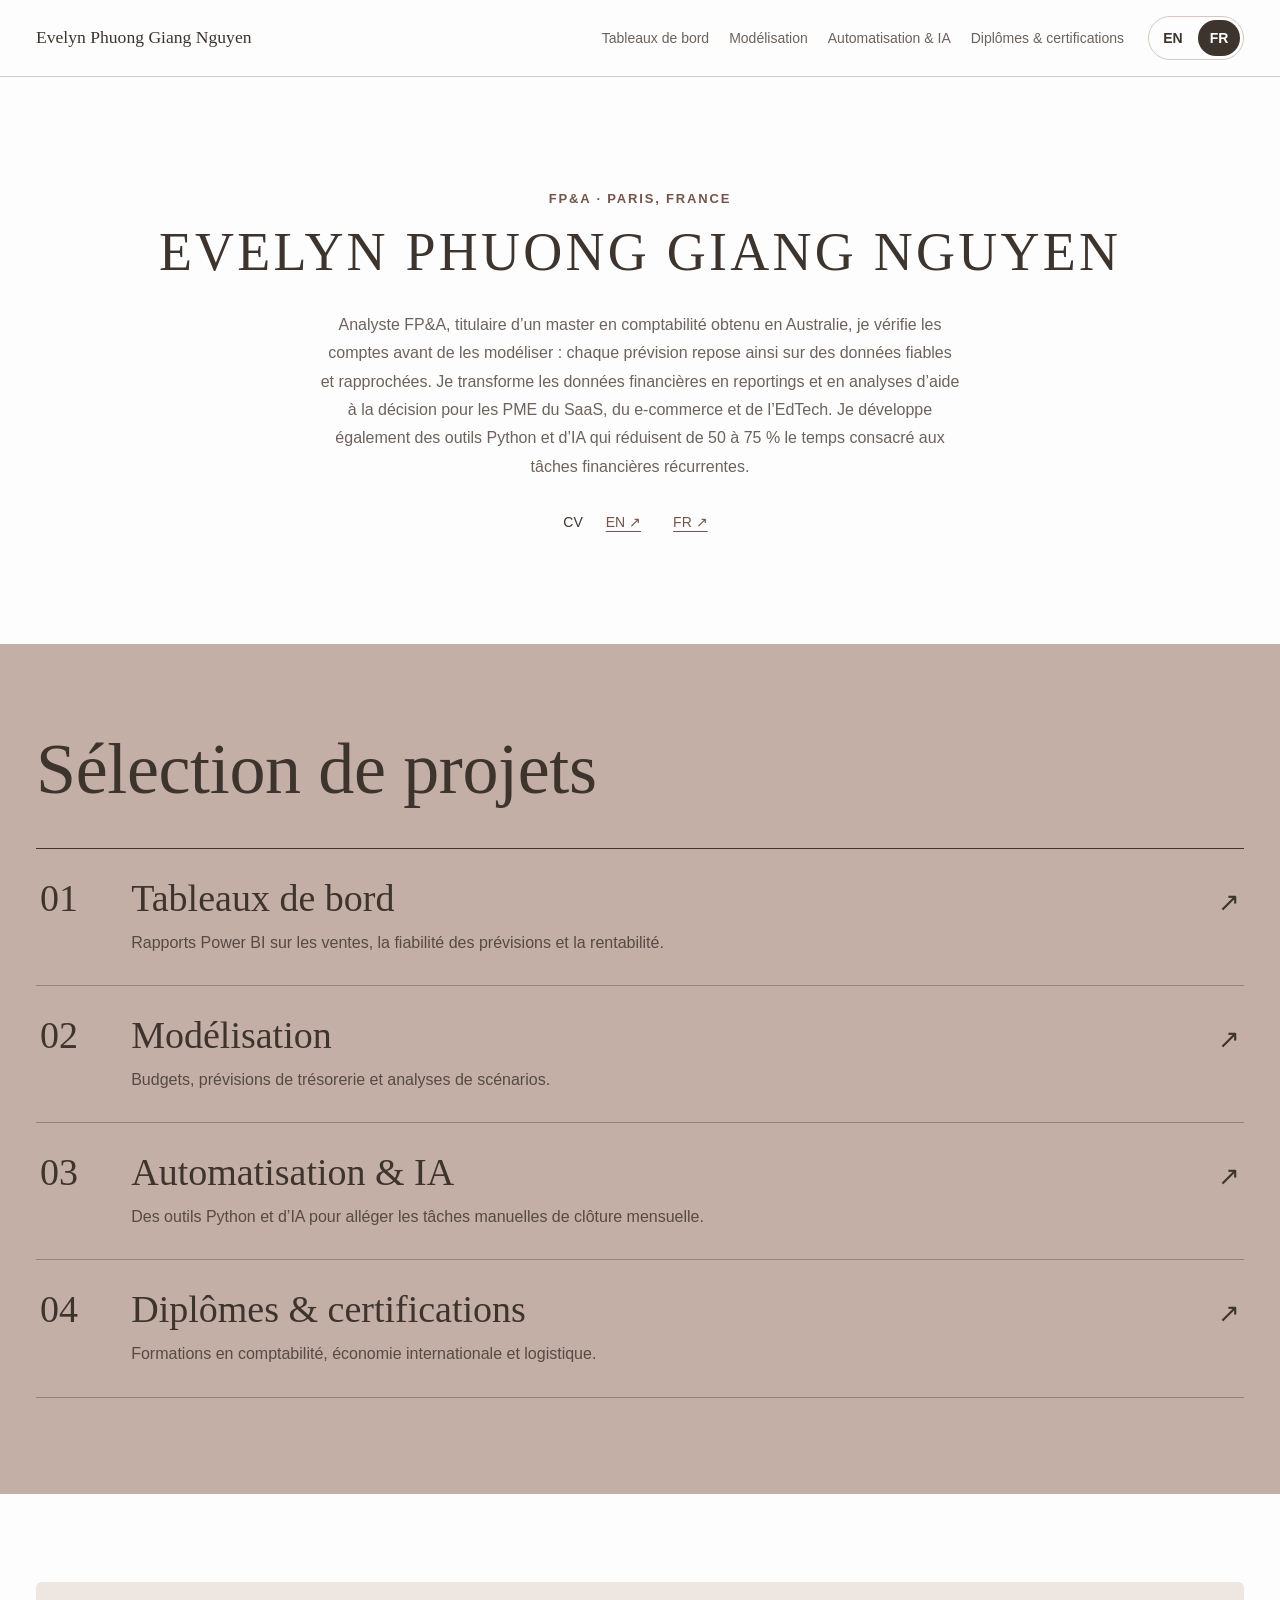
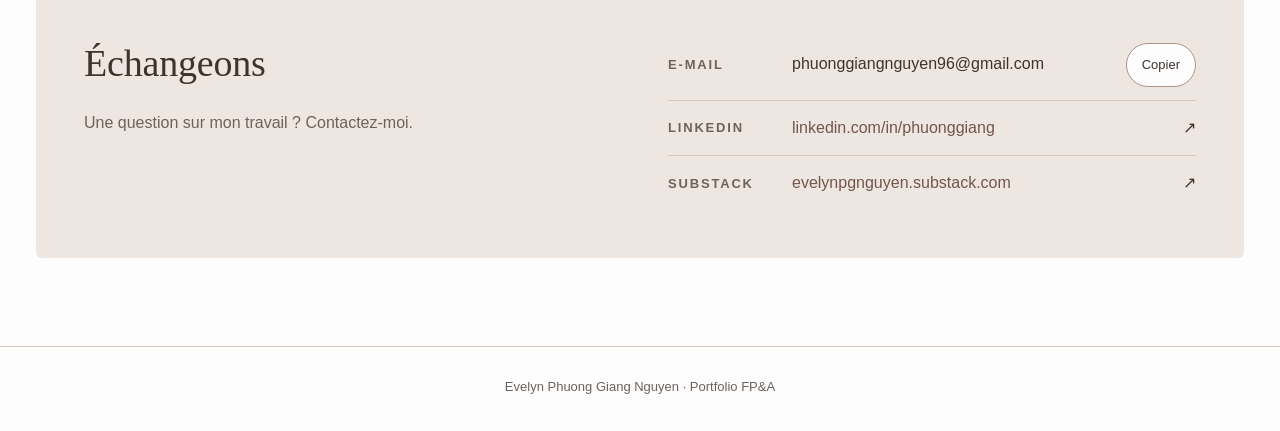
==== fr/index.html @ dfe34826 "Publish redesigned finance portfolio with English and French pages" ====
<!doctype html><html lang="fr"><head><meta charset="utf-8"><meta name="viewport" content="width=device-width, initial-scale=1">
<title>Portfolio d’Evelyn Nguyen</title>
<link rel="stylesheet" href="../assets/style.css">
<link rel="canonical" href="https://evelyn-pg-nguyen.github.io/fr/index.html"><link rel="alternate" hreflang="en" href="https://evelyn-pg-nguyen.github.io/index.html"><link rel="alternate" hreflang="fr" href="https://evelyn-pg-nguyen.github.io/fr/index.html"></head><body><a class="skip" href="#main">Aller au contenu</a>
<nav class="nav" aria-label="Navigation principale"><div class="wrap"><a class="brand" href="index.html">Evelyn Phuong Giang Nguyen</a><ul><li><a href="dashboards.html">Tableaux de bord</a></li><li><a href="modeling.html">Modélisation</a></li><li><a href="ai-automation.html">Automatisation &amp; IA</a></li><li><a href="degrees.html">Diplômes &amp; certifications</a></li></ul><div class="language" aria-label="Langue"><a href="../index.html" lang="en" hreflang="en" aria-label="English">EN</a><a href="index.html" lang="fr" hreflang="fr" aria-label="Français" aria-current="true">FR</a></div></div></nav>
<main id="main"><header class="hero"><div class="wrap"><p class="label">FP&amp;A · Paris, France</p><h1>Evelyn Phuong Giang Nguyen</h1><p class="intro">Analyste FP&amp;A, titulaire d’un master en comptabilité obtenu en Australie, je vérifie les comptes avant de les modéliser : chaque prévision repose ainsi sur des données fiables et rapprochées. Je transforme les données financières en reportings et en analyses d’aide à la décision pour les PME du SaaS, du e-commerce et de l’EdTech. Je développe également des outils Python et d’IA qui réduisent de 50 à 75 % le temps consacré aux tâches financières récurrentes.</p><div class="cv-links"><span>CV</span><a href="https://drive.google.com/file/d/1lHbz9J_Rnrc0ts-TfSkLASZrzQ_f5wjZ/view?usp=drive_link" target="_blank" rel="noopener" aria-label="CV — English">EN ↗</a><a href="https://drive.google.com/file/d/17-TGXkGlSC558fM3aT5N-kYaD8ITXLXd/view?usp=sharing" target="_blank" rel="noopener" aria-label="CV — Français">FR ↗</a></div></div></header>
<section class="work" aria-labelledby="work-title"><div class="wrap"><h2 id="work-title">Sélection de projets</h2><ol class="index"><li><a href="dashboards.html"><span class="num">01</span><span><span class="ttl">Tableaux de bord</span><span class="sub">Rapports Power BI sur les ventes, la fiabilité des prévisions et la rentabilité.</span></span><span class="go" aria-hidden="true">↗</span></a></li><li><a href="modeling.html"><span class="num">02</span><span><span class="ttl">Modélisation</span><span class="sub">Budgets, prévisions de trésorerie et analyses de scénarios.</span></span><span class="go" aria-hidden="true">↗</span></a></li><li><a href="ai-automation.html"><span class="num">03</span><span><span class="ttl">Automatisation &amp; IA</span><span class="sub">Des outils Python et d’IA pour alléger les tâches manuelles de clôture mensuelle.</span></span><span class="go" aria-hidden="true">↗</span></a></li><li><a href="degrees.html"><span class="num">04</span><span><span class="ttl">Diplômes &amp; certifications</span><span class="sub">Formations en comptabilité, économie internationale et logistique.</span></span><span class="go" aria-hidden="true">↗</span></a></li></ol></div></section>
</main><section class="talk" id="contact"><div class="wrap"><div class="contact">
  <div><h2>Échangeons</h2><p>Une question sur mon travail ? Contactez-moi.</p></div>
  <div class="links">
    <div class="link"><span class="lbl">E-mail</span><span class="val" id="email">phuonggiangnguyen96@gmail.com</span><button class="copy" type="button" id="copy-email">Copier</button></div>
    <div class="link"><span class="lbl">LinkedIn</span><a class="val" href="https://www.linkedin.com/in/phuonggiang/" target="_blank" rel="noopener">linkedin.com/in/phuonggiang</a><span aria-hidden="true">↗</span></div>
    <div class="link"><span class="lbl">Substack</span><a class="val" href="https://evelynpgnguyen.substack.com" target="_blank" rel="noopener">evelynpgnguyen.substack.com</a><span aria-hidden="true">↗</span></div>
  </div></div></div></section>
<footer><div class="wrap">Evelyn Phuong Giang Nguyen · Portfolio FP&amp;A</div></footer>
<script>

const cb=document.getElementById("copy-email");
if(cb)cb.addEventListener("click",()=>{const el=document.getElementById("email");
const sel=()=>{const r=document.createRange();r.selectNodeContents(el);const s=getSelection();s.removeAllRanges();s.addRange(r);cb.textContent="Sélectionné";};
try{navigator.clipboard.writeText(el.textContent).then(()=>cb.textContent="Copié",sel);}catch(_){sel();}
setTimeout(()=>cb.textContent="Copier",1600);});
</script>
</body></html>
---- assets/style.css ----
/* Layout: minimal editorial portfolio. Landing = serif name, short intro, numbered index of four pages on a taupe band, contact. Inner pages share the nav and header. Light theme only. */
:root {
  --bg:#FDFDFD; --ink:#3E342E; --muted:#6D625C; --accent:#73564B;
  --band:#C4AFA7; --line:#D7C7BE; --btn-line:#AD9487; --hover:#EEE7E1;
  --surface:#F6F1ED; --chart:#AD9487; --scrim:rgba(62,52,46,.55);
  --shadow:0 18px 40px -28px rgba(62,52,46,.45);
  color-scheme:light;
  --f-display:Georgia,"Times New Roman",serif;
  --f-body:"Segoe UI",Roboto,"Helvetica Neue",Arial,sans-serif;
  --fs-hero:clamp(35px,4.6vw,54px);
  --fs-work:clamp(45px,6.2vw,72px);
  --fs-section:clamp(29px,3.2vw,38px);
  --fs-body:clamp(16px,1.15vw,17px);
  --fs-ui:clamp(14px,1vw,15px);
  --fs-meta:clamp(13px,.95vw,14px);
}
*{box-sizing:border-box}
[hidden]{display:none!important}
img{max-width:100%}
html{scroll-behavior:smooth}
@media (prefers-reduced-motion:reduce){html{scroll-behavior:auto}*{transition:none!important}}
body{margin:0;background:var(--bg);color:var(--ink);font-family:var(--f-body);font-size:var(--fs-body);line-height:1.78}
body.locked{overflow:hidden}
a{color:var(--accent)}
a:focus-visible,button:focus-visible,.card:focus-visible{outline:2px solid var(--accent);outline-offset:3px;border-radius:4px}
.wrap{max-width:1240px;margin:0 auto;padding-left:max(16px,env(safe-area-inset-left,0px));padding-right:max(16px,env(safe-area-inset-right,0px))}
.narrow{max-width:900px}
body::before{content:"";position:fixed;inset:0 0 auto;height:env(safe-area-inset-top,0px);z-index:10;background:var(--bg)}
h1,h2,h3{font-family:var(--f-display);font-weight:400;text-wrap:balance;color:var(--ink);letter-spacing:-.005em}
.label{font-size:var(--fs-meta);font-weight:600;letter-spacing:.14em;text-transform:uppercase;color:var(--accent);margin:0 0 12px;line-height:1.5}

/* Nav */
.nav{position:sticky;top:env(safe-area-inset-top,0px);z-index:10;background:color-mix(in srgb,var(--bg) 94%,transparent);backdrop-filter:blur(8px);border-bottom:1px solid var(--line)}
.nav .wrap{display:flex;align-items:center;justify-content:space-between;gap:10px 28px;padding-block:16px;flex-wrap:wrap}
.brand{font-family:var(--f-display);font-size:1.1rem;text-decoration:none;color:var(--ink)}
.nav ul{display:flex;gap:6px 26px;list-style:none;margin:0;padding:0;flex-wrap:wrap}
.nav ul a{color:var(--muted);text-decoration:none;font-size:var(--fs-ui)}
.nav ul a:hover,.nav ul a[aria-current="page"]{color:var(--ink)}
.nav ul a[aria-current="page"]{border-bottom:1px solid var(--btn-line)}
@media (max-width:760px){.nav .wrap{flex-direction:column;align-items:flex-start}.nav ul{gap:4px 18px}}

/* Landing hero */
.hero .wrap{padding-block:112px 104px;text-align:center}
.hero h1{font-size:var(--fs-hero);line-height:1.15;margin:0 0 28px;text-transform:uppercase;letter-spacing:.06em}
.hero .intro{margin:0 auto;color:var(--muted);max-width:40em}
@media (max-width:760px){.hero .wrap{padding-block:64px 56px}}

/* Numbered index on the taupe band */
.work{background:var(--band)}
.work .wrap{padding-block:88px 96px}
.work h2{font-size:var(--fs-work);line-height:1.05;margin:0 0 40px}
.index{list-style:none;margin:0;padding:0;border-top:1px solid var(--ink)}
.index li{border-bottom:1px solid color-mix(in srgb,var(--ink) 35%,transparent)}
.index a{display:grid;grid-template-columns:4.2rem minmax(0,1fr) auto;gap:24px;align-items:baseline;padding:28px 4px;text-decoration:none;color:var(--ink);transition:background-color .2s,padding .2s}
.index a:hover{background:color-mix(in srgb,var(--bg) 22%,transparent);padding-left:14px;padding-right:14px}
.index .num{font-family:var(--f-display);font-size:var(--fs-section);line-height:1;font-variant-numeric:lining-nums}
.index .ttl{font-family:var(--f-display);font-size:var(--fs-section);line-height:1.15;display:block}
.index .sub{display:block;margin-top:8px;font-size:var(--fs-body);color:var(--ink);opacity:.82}
.index .go{font-size:1.6rem;line-height:1}
@media (max-width:600px){.index a{grid-template-columns:2.6rem minmax(0,1fr) auto;gap:14px;padding:22px 0}}

/* Inner page header */
.page-head{border-bottom:1px solid var(--line)}
.page-head .wrap{padding-block:72px 56px}
.back{display:inline-block;font-size:var(--fs-ui);color:var(--muted);text-decoration:none;margin-bottom:28px}
.back:hover{color:var(--ink)}
.page-head h1{font-size:var(--fs-work);line-height:1.05;margin:0 0 18px}
.page-head p.lead{margin:0;color:var(--muted);max-width:42em}
main.page>.wrap{padding-block:64px 88px}

/* Buttons */
.btn{display:inline-flex;align-items:center;gap:6px;padding:10px 26px;border-radius:999px;font:500 var(--fs-ui)/1.4 var(--f-body);text-decoration:none;cursor:pointer;border:1px solid var(--btn-line);background:transparent;color:var(--ink);transition:background-color .2s}
.btn:hover{background:var(--hover)}

/* Project cards */
.projects{display:grid;gap:28px}
.card{display:grid;grid-template-columns:minmax(0,1fr) minmax(0,1fr);gap:44px;align-items:center;padding:20px;border:1px solid var(--line);border-radius:6px;background:var(--bg);cursor:pointer;transition:box-shadow .2s,transform .2s}
.card:hover{box-shadow:var(--shadow)}
@media (prefers-reduced-motion:no-preference){.card:hover{transform:translateY(-2px)}}
.card-body{min-width:0;padding-right:16px}
.card h3{font-size:clamp(26px,2.6vw,34px);line-height:1.2;margin:0 0 12px}
.card p.sum{margin:0 0 20px;color:var(--muted)}
.card-foot{margin-top:26px}
@media (max-width:760px){.card{grid-template-columns:1fr;gap:20px;padding:14px}.card-body{padding:0 4px 8px}}
.frame{position:relative;aspect-ratio:16/9;width:100%;max-width:100%;background:var(--surface);border:1px solid var(--line);border-radius:4px;overflow:hidden}
.frame iframe,.frame>img{position:absolute;inset:0;width:100%;height:100%;border:0;display:block}
.frame>img{object-fit:cover;object-position:top left}
.play{position:absolute;left:50%;top:50%;transform:translate(-50%,-50%);width:64px;height:64px;border-radius:50%;background:var(--bg);border:1px solid var(--btn-line);box-shadow:0 8px 20px -8px rgba(0,0,0,.35)}
.play::after{content:"";position:absolute;left:50%;top:50%;transform:translate(-35%,-50%);border-style:solid;border-width:10px 0 10px 16px;border-color:transparent transparent transparent var(--accent)}
.note{position:absolute;right:3%;bottom:4%;font-size:clamp(9px,1vw,12px);background:var(--bg);color:var(--accent);border:1px solid var(--line);padding:.25em .9em;border-radius:999px}
.chips{display:flex;flex-wrap:wrap;gap:8px}
.chips span{font-size:var(--fs-meta);padding:3px 13px;border-radius:999px;color:var(--accent);border:1px solid var(--line);line-height:1.6}

/* Viewer */
.viewer{position:fixed;inset:0;z-index:50;background:var(--scrim);display:flex;align-items:flex-start;justify-content:center;overflow-y:auto;padding-block:max(24px,env(safe-area-inset-top,0px)) 24px;padding-left:max(16px,env(safe-area-inset-left,0px));padding-right:max(16px,env(safe-area-inset-right,0px))}
.sheet{width:100%;max-width:1240px;background:var(--bg);color:var(--ink);border-radius:6px;padding:28px 32px 34px;box-shadow:0 30px 80px -30px rgba(0,0,0,.5)}
.sheet-head{display:flex;justify-content:space-between;align-items:start;gap:16px;margin-bottom:22px;padding-bottom:18px;border-bottom:1px solid var(--line)}
.sheet-head h3{font-size:var(--fs-section);line-height:1.15;margin:0}
.close{flex:none;font:500 var(--fs-ui) var(--f-body);background:transparent;border:1px solid var(--btn-line);color:var(--ink);border-radius:999px;padding:8px 20px;cursor:pointer}
.close:hover{background:var(--hover)}
.notes{display:grid;grid-template-columns:1.2fr 1.2fr 1fr;gap:36px;margin-top:28px}
.notes>div{min-width:0}
.notes p{margin:0 0 14px;color:var(--muted)}
.notes dl{margin:0;display:grid;gap:16px}
.notes dt{font-size:var(--fs-meta);font-weight:600;text-transform:uppercase;letter-spacing:.14em;color:var(--accent)}
.notes dd{margin:2px 0 0;color:var(--muted)}
.insights{margin-top:30px;padding:26px 28px;background:var(--surface);border-radius:4px}
.insights ul{margin:8px 0 0;padding:0;list-style:none;display:grid;grid-template-columns:1fr 1fr;gap:14px 36px}
.insights li{position:relative;padding-left:20px;font-variant-numeric:tabular-nums}
.insights li::before{content:"";position:absolute;left:0;top:.72em;width:7px;height:7px;border-radius:50%;background:var(--accent)}
a.open{font-size:var(--fs-ui);text-decoration:none;border-bottom:1px solid var(--btn-line)}
a.open:hover{border-color:var(--accent)}
@media (max-width:860px){.notes{grid-template-columns:1fr;gap:20px}.sheet{padding:18px}.insights ul{grid-template-columns:1fr}.insights{padding:20px}}

/* Empty state */
.empty{border:1px dashed var(--btn-line);border-radius:6px;padding:56px 32px;text-align:center;color:var(--muted)}
.empty h2{font-size:var(--fs-section);margin:0 0 10px}
.empty p{margin:0 auto;max-width:34em}

/* Degrees */
.edu h2{font-size:var(--fs-section);margin:0 0 8px}
.edu+.edu{margin-top:64px}
.edu-list{list-style:none;margin:0;padding:0}
.edu-list li{display:grid;grid-template-columns:minmax(0,1fr) auto;gap:6px 32px;padding:28px 0;border-top:1px solid var(--line)}
.edu-list li:last-child{border-bottom:1px solid var(--line)}
.edu-list h3{font-size:clamp(22px,2.2vw,28px);line-height:1.25;margin:0}
.edu-list .school{grid-column:1;margin:0;color:var(--muted)}
.edu-list .meta{grid-column:2;grid-row:1 / span 2;text-align:right;font-size:var(--fs-meta);color:var(--muted);font-variant-numeric:tabular-nums;white-space:nowrap}
.edu-list .meta b{display:block;font-weight:600;color:var(--accent);font-size:var(--fs-ui)}
@media (max-width:600px){.edu-list li{grid-template-columns:1fr}.edu-list .meta{grid-column:1;grid-row:auto;text-align:left}}

/* Next page link */
.next{display:flex;justify-content:space-between;align-items:baseline;gap:16px;margin-top:72px;padding-top:28px;border-top:1px solid var(--line);flex-wrap:wrap}
.next a{font-family:var(--f-display);font-size:clamp(22px,2.2vw,28px);color:var(--ink);text-decoration:none}
.next a:hover{color:var(--accent)}

/* Contact */
.talk .wrap{padding-block:88px}
.contact{display:grid;grid-template-columns:1fr 1fr;gap:56px;align-items:start;background:var(--hover);border-radius:6px;padding:48px}
.contact h2{font-size:var(--fs-section);margin:0}
.contact p{color:var(--muted);max-width:40ch;margin:12px 0 0}
.links{display:grid}
.link{display:grid;grid-template-columns:7em minmax(0,1fr) auto;gap:12px;align-items:center;padding:13px 0;border-bottom:1px solid var(--line)}
.link:last-child{border-bottom:0}
.link .lbl{font-size:var(--fs-meta);font-weight:600;text-transform:uppercase;letter-spacing:.14em;color:var(--muted)}
.link .val{overflow-wrap:anywhere;min-width:0;color:var(--ink)}
.link a.val{text-decoration:none;color:var(--accent)}
.link a.val:hover{text-decoration:underline}
.copy{font:500 var(--fs-meta) var(--f-body);background:var(--bg);border:1px solid var(--btn-line);color:var(--ink);border-radius:999px;padding:5px 15px;cursor:pointer}
.copy:hover{background:var(--surface)}
@media (max-width:760px){.contact{grid-template-columns:1fr;gap:20px;padding:26px}.link{grid-template-columns:5.8em minmax(0,1fr) auto}.talk .wrap{padding-block:56px}}
footer{border-top:1px solid var(--line)}
footer .wrap{padding-block:28px 32px;color:var(--muted);font-size:var(--fs-meta);text-align:center}


/* Language navigation and accessible responsive refinements. */
.nav .wrap{display:grid;grid-template-columns:1fr auto;gap:10px 24px}
.nav ul{grid-column:1/-1;grid-row:2}
.language{display:flex;gap:4px;align-items:center;border:1px solid var(--line);border-radius:999px;padding:3px}
.language a{display:grid;place-items:center;min-width:42px;min-height:36px;border-radius:999px;text-decoration:none;font-size:14px;font-weight:600;color:var(--ink)}
.language a[aria-current]{background:var(--ink);color:var(--bg)}
.language a:hover:not([aria-current]){background:var(--hover)}
.cv-links{display:flex;gap:14px;justify-content:center;align-items:center;margin-top:24px;font-size:var(--fs-ui)}
.cv-links a{padding:5px 9px;text-underline-offset:4px}
.skip{position:absolute;left:16px;top:-100px;z-index:30;background:var(--bg);padding:10px}
.skip:focus{top:10px}
.brand{min-width:0}.nav ul a{display:inline-block;padding-block:4px}
.copy{min-height:44px;min-width:44px}
@media(min-width:1200px){.nav .wrap{grid-template-columns:auto 1fr auto}.nav ul{grid-column:2;grid-row:1;justify-content:flex-end;gap:6px 20px}.language{grid-column:3}}
@media(max-width:480px){.nav .wrap{gap:8px 12px}.brand{font-size:15px;max-width:210px;line-height:1.4}.nav ul{gap:3px 14px}.nav ul a{font-size:13px}.language a{min-width:34px}.contact{padding:20px}.link{grid-template-columns:1fr auto}.link .lbl{grid-column:1/-1}.link .val{grid-column:1}.link .copy,.link>span[aria-hidden]{grid-column:2;grid-row:2}}
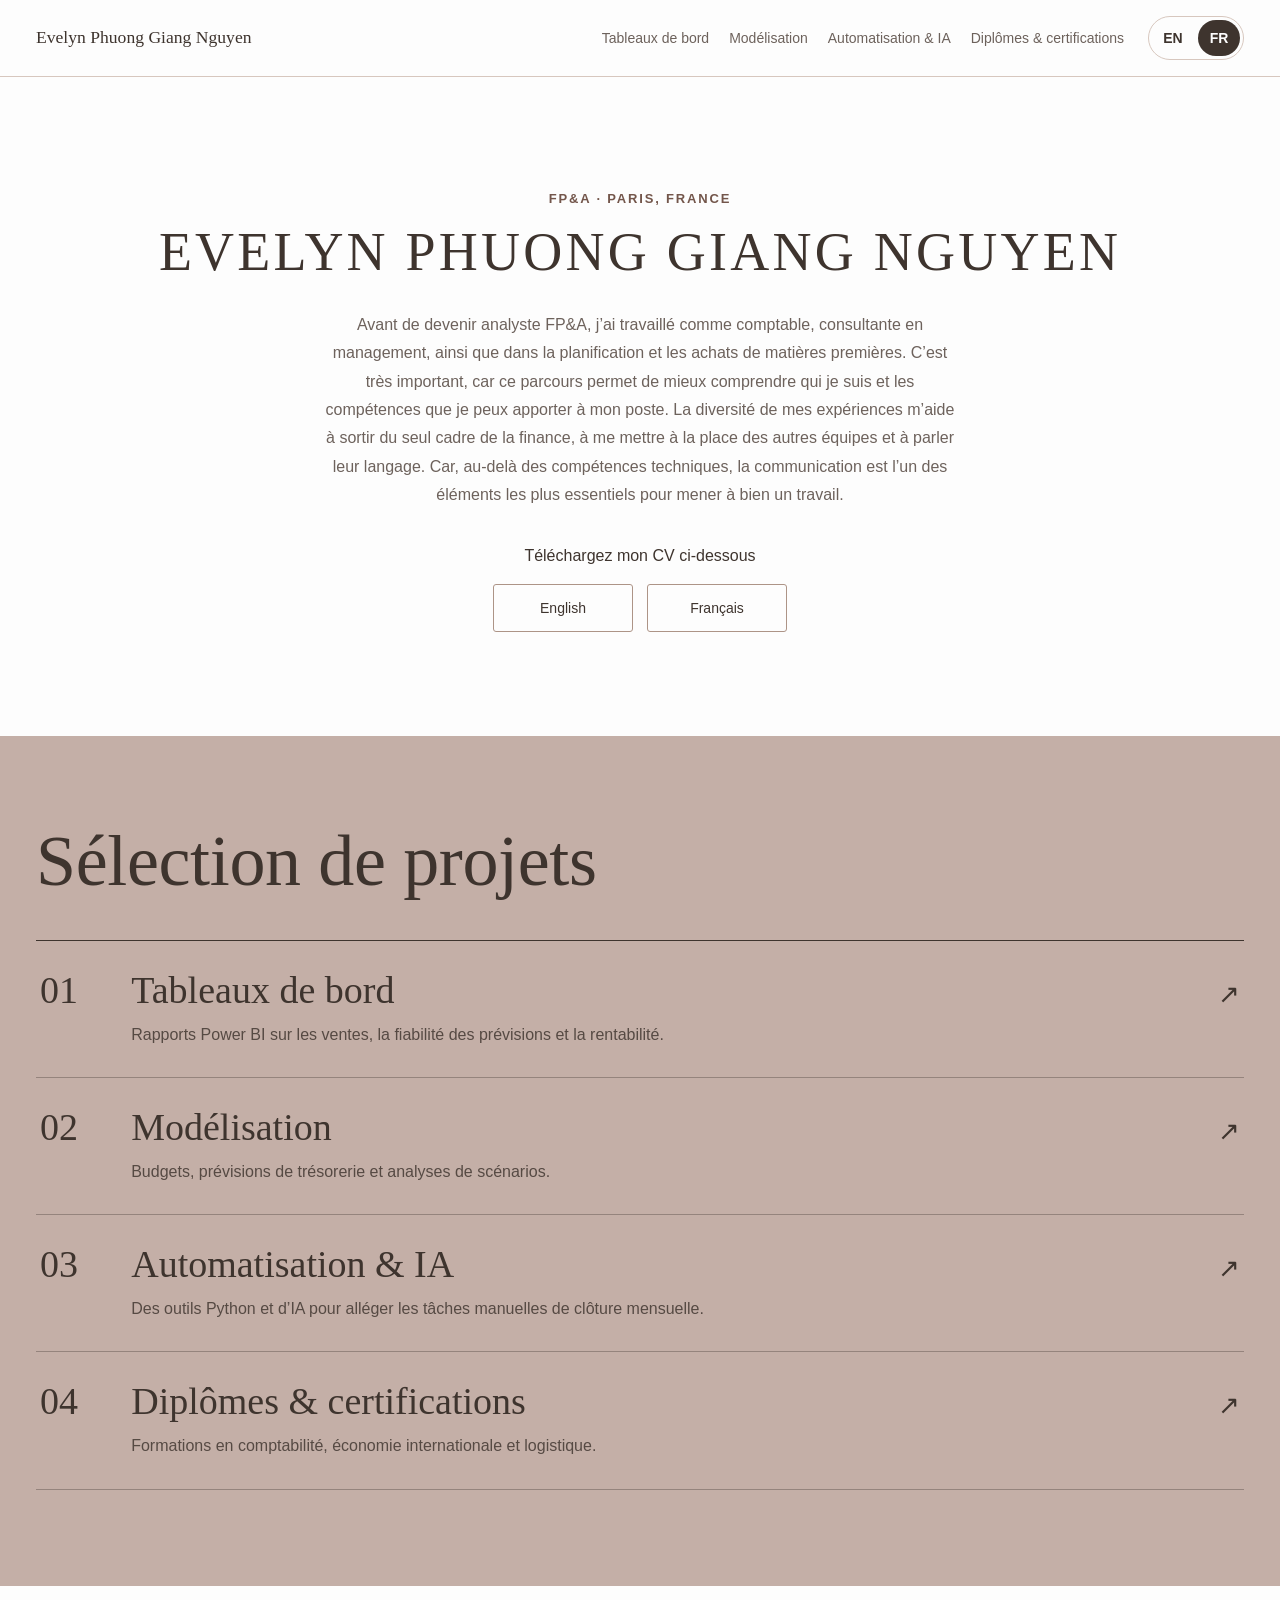
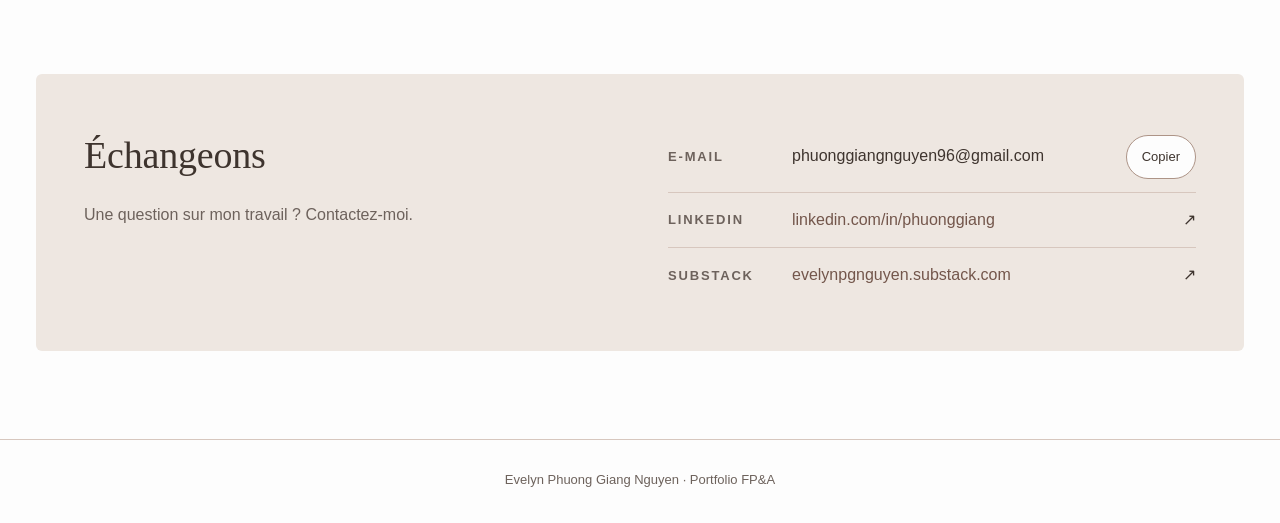
==== commit 768a4402: "Update bilingual introduction and center outlined CV buttons" ====
--- a/fr/index.html
+++ b/fr/index.html
@@ -3,7 +3,7 @@
 <link rel="stylesheet" href="../assets/style.css">
 <link rel="canonical" href="https://evelyn-pg-nguyen.github.io/fr/index.html"><link rel="alternate" hreflang="en" href="https://evelyn-pg-nguyen.github.io/index.html"><link rel="alternate" hreflang="fr" href="https://evelyn-pg-nguyen.github.io/fr/index.html"></head><body><a class="skip" href="#main">Aller au contenu</a>
 <nav class="nav" aria-label="Navigation principale"><div class="wrap"><a class="brand" href="index.html">Evelyn Phuong Giang Nguyen</a><ul><li><a href="dashboards.html">Tableaux de bord</a></li><li><a href="modeling.html">Modélisation</a></li><li><a href="ai-automation.html">Automatisation &amp; IA</a></li><li><a href="degrees.html">Diplômes &amp; certifications</a></li></ul><div class="language" aria-label="Langue"><a href="../index.html" lang="en" hreflang="en" aria-label="English">EN</a><a href="index.html" lang="fr" hreflang="fr" aria-label="Français" aria-current="true">FR</a></div></div></nav>
-<main id="main"><header class="hero"><div class="wrap"><p class="label">FP&amp;A · Paris, France</p><h1>Evelyn Phuong Giang Nguyen</h1><p class="intro">Analyste FP&amp;A, titulaire d’un master en comptabilité obtenu en Australie, je vérifie les comptes avant de les modéliser : chaque prévision repose ainsi sur des données fiables et rapprochées. Je transforme les données financières en reportings et en analyses d’aide à la décision pour les PME du SaaS, du e-commerce et de l’EdTech. Je développe également des outils Python et d’IA qui réduisent de 50 à 75 % le temps consacré aux tâches financières récurrentes.</p><div class="cv-links"><span>CV</span><a href="https://drive.google.com/file/d/1lHbz9J_Rnrc0ts-TfSkLASZrzQ_f5wjZ/view?usp=drive_link" target="_blank" rel="noopener" aria-label="CV — English">EN ↗</a><a href="https://drive.google.com/file/d/17-TGXkGlSC558fM3aT5N-kYaD8ITXLXd/view?usp=sharing" target="_blank" rel="noopener" aria-label="CV — Français">FR ↗</a></div></div></header>
+<main id="main"><header class="hero"><div class="wrap"><p class="label">FP&amp;A · Paris, France</p><h1>Evelyn Phuong Giang Nguyen</h1><p class="intro">Avant de devenir analyste FP&amp;A, j’ai travaillé comme comptable, consultante en management, ainsi que dans la planification et les achats de matières premières. C’est très important, car ce parcours permet de mieux comprendre qui je suis et les compétences que je peux apporter à mon poste. La diversité de mes expériences m’aide à sortir du seul cadre de la finance, à me mettre à la place des autres équipes et à parler leur langage. Car, au-delà des compétences techniques, la communication est l’un des éléments les plus essentiels pour mener à bien un travail.</p><div class="cv-download"><p id="cv-label">Téléchargez mon CV ci-dessous</p><div class="cv-links" role="group" aria-labelledby="cv-label"><a href="https://drive.google.com/file/d/1lHbz9J_Rnrc0ts-TfSkLASZrzQ_f5wjZ/view?usp=drive_link" target="_blank" rel="noopener" lang="en" aria-label="CV — English">English</a><a href="https://drive.google.com/file/d/17-TGXkGlSC558fM3aT5N-kYaD8ITXLXd/view?usp=sharing" target="_blank" rel="noopener" lang="fr" aria-label="CV — Français">Français</a></div></div></div></header>
 <section class="work" aria-labelledby="work-title"><div class="wrap"><h2 id="work-title">Sélection de projets</h2><ol class="index"><li><a href="dashboards.html"><span class="num">01</span><span><span class="ttl">Tableaux de bord</span><span class="sub">Rapports Power BI sur les ventes, la fiabilité des prévisions et la rentabilité.</span></span><span class="go" aria-hidden="true">↗</span></a></li><li><a href="modeling.html"><span class="num">02</span><span><span class="ttl">Modélisation</span><span class="sub">Budgets, prévisions de trésorerie et analyses de scénarios.</span></span><span class="go" aria-hidden="true">↗</span></a></li><li><a href="ai-automation.html"><span class="num">03</span><span><span class="ttl">Automatisation &amp; IA</span><span class="sub">Des outils Python et d’IA pour alléger les tâches manuelles de clôture mensuelle.</span></span><span class="go" aria-hidden="true">↗</span></a></li><li><a href="degrees.html"><span class="num">04</span><span><span class="ttl">Diplômes &amp; certifications</span><span class="sub">Formations en comptabilité, économie internationale et logistique.</span></span><span class="go" aria-hidden="true">↗</span></a></li></ol></div></section>
 </main><section class="talk" id="contact"><div class="wrap"><div class="contact">
   <div><h2>Échangeons</h2><p>Une question sur mon travail ? Contactez-moi.</p></div>
--- a/assets/style.css
+++ b/assets/style.css
@@ -161,8 +161,11 @@
 .language a{display:grid;place-items:center;min-width:42px;min-height:36px;border-radius:999px;text-decoration:none;font-size:14px;font-weight:600;color:var(--ink)}
 .language a[aria-current]{background:var(--ink);color:var(--bg)}
 .language a:hover:not([aria-current]){background:var(--hover)}
-.cv-links{display:flex;gap:14px;justify-content:center;align-items:center;margin-top:24px;font-size:var(--fs-ui)}
-.cv-links a{padding:5px 9px;text-underline-offset:4px}
+.cv-download{margin:32px auto 0;text-align:center}
+.cv-download>p{margin:0 0 14px;color:var(--ink);font-size:var(--fs-body)}
+.cv-links{display:flex;flex-wrap:wrap;gap:14px;justify-content:center;align-items:center;font-size:var(--fs-ui)}
+.cv-links a{display:inline-flex;align-items:center;justify-content:center;min-width:140px;min-height:48px;padding:10px 24px;border:1px solid var(--btn-line);border-radius:3px;color:var(--ink);background:transparent;text-decoration:none;transition:background .18s ease,border-color .18s ease}
+.cv-links a:hover{background:var(--hover);border-color:var(--accent)}
 .skip{position:absolute;left:16px;top:-100px;z-index:30;background:var(--bg);padding:10px}
 .skip:focus{top:10px}
 .brand{min-width:0}.nav ul a{display:inline-block;padding-block:4px}
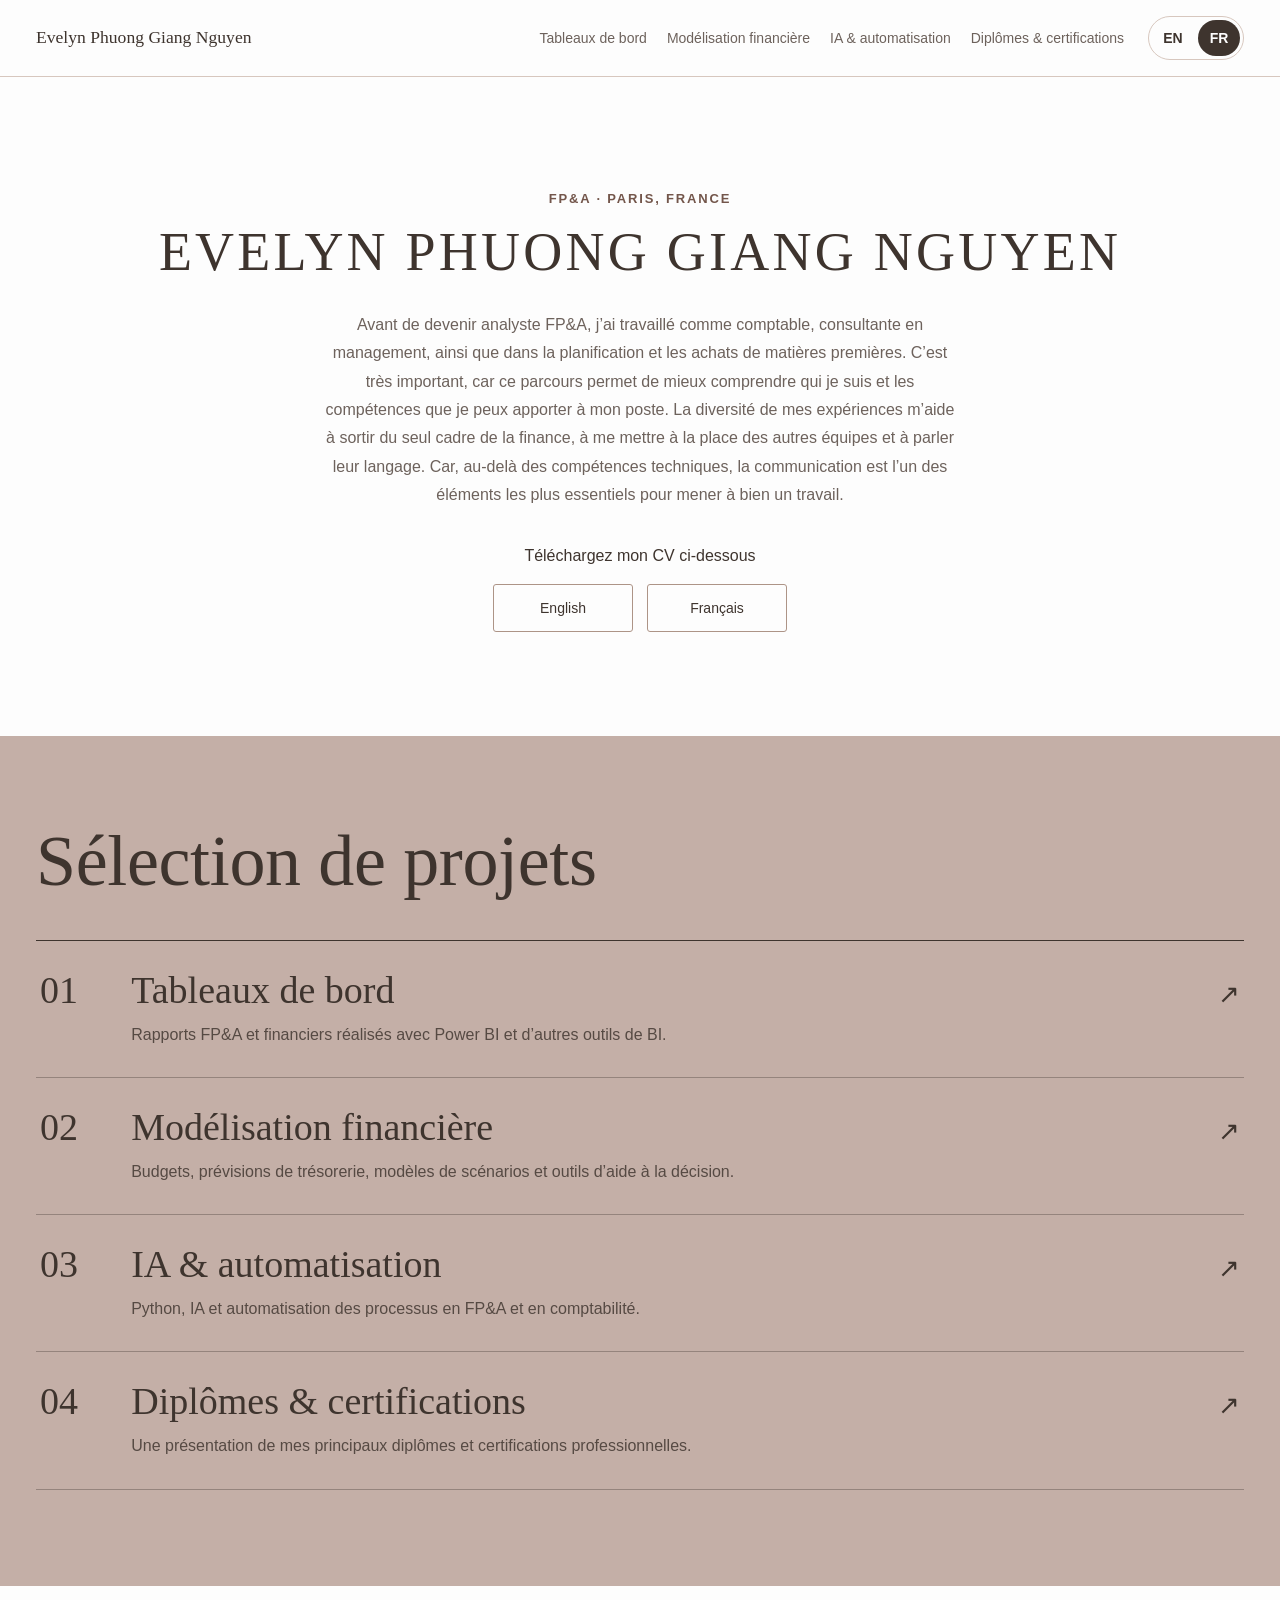
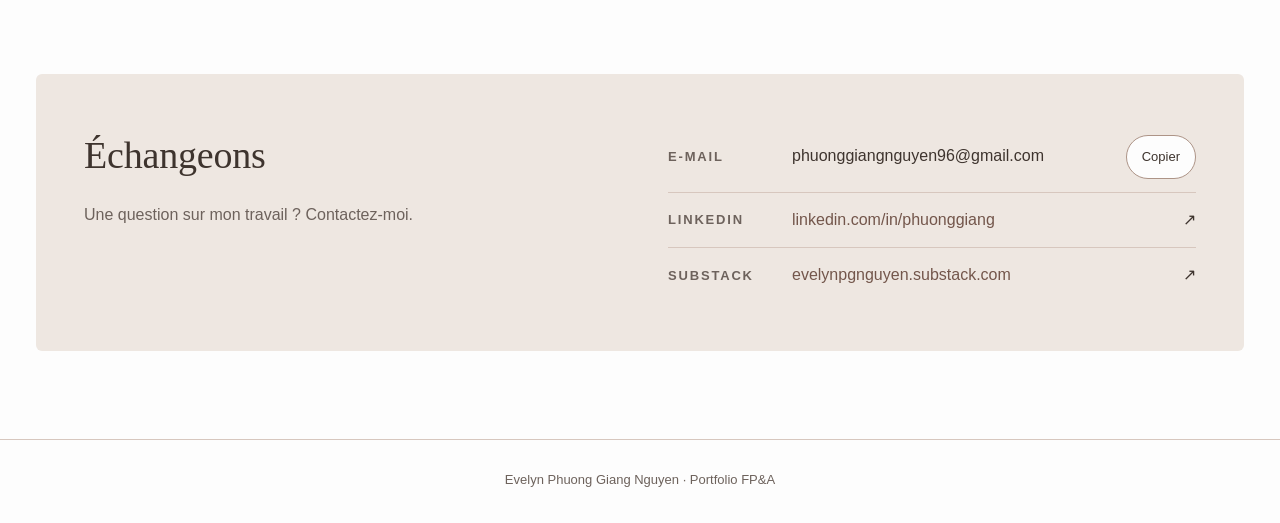
==== commit b87f6f34: "Update portfolio wording and links; add bilingual Flinders story and certificate previews" ====
--- a/fr/index.html
+++ b/fr/index.html
@@ -2,9 +2,9 @@
 <title>Portfolio d’Evelyn Nguyen</title>
 <link rel="stylesheet" href="../assets/style.css">
 <link rel="canonical" href="https://evelyn-pg-nguyen.github.io/fr/index.html"><link rel="alternate" hreflang="en" href="https://evelyn-pg-nguyen.github.io/index.html"><link rel="alternate" hreflang="fr" href="https://evelyn-pg-nguyen.github.io/fr/index.html"></head><body><a class="skip" href="#main">Aller au contenu</a>
-<nav class="nav" aria-label="Navigation principale"><div class="wrap"><a class="brand" href="index.html">Evelyn Phuong Giang Nguyen</a><ul><li><a href="dashboards.html">Tableaux de bord</a></li><li><a href="modeling.html">Modélisation</a></li><li><a href="ai-automation.html">Automatisation &amp; IA</a></li><li><a href="degrees.html">Diplômes &amp; certifications</a></li></ul><div class="language" aria-label="Langue"><a href="../index.html" lang="en" hreflang="en" aria-label="English">EN</a><a href="index.html" lang="fr" hreflang="fr" aria-label="Français" aria-current="true">FR</a></div></div></nav>
-<main id="main"><header class="hero"><div class="wrap"><p class="label">FP&amp;A · Paris, France</p><h1>Evelyn Phuong Giang Nguyen</h1><p class="intro">Avant de devenir analyste FP&amp;A, j’ai travaillé comme comptable, consultante en management, ainsi que dans la planification et les achats de matières premières. C’est très important, car ce parcours permet de mieux comprendre qui je suis et les compétences que je peux apporter à mon poste. La diversité de mes expériences m’aide à sortir du seul cadre de la finance, à me mettre à la place des autres équipes et à parler leur langage. Car, au-delà des compétences techniques, la communication est l’un des éléments les plus essentiels pour mener à bien un travail.</p><div class="cv-download"><p id="cv-label">Téléchargez mon CV ci-dessous</p><div class="cv-links" role="group" aria-labelledby="cv-label"><a href="https://drive.google.com/file/d/1lHbz9J_Rnrc0ts-TfSkLASZrzQ_f5wjZ/view?usp=drive_link" target="_blank" rel="noopener" lang="en" aria-label="CV — English">English</a><a href="https://drive.google.com/file/d/17-TGXkGlSC558fM3aT5N-kYaD8ITXLXd/view?usp=sharing" target="_blank" rel="noopener" lang="fr" aria-label="CV — Français">Français</a></div></div></div></header>
-<section class="work" aria-labelledby="work-title"><div class="wrap"><h2 id="work-title">Sélection de projets</h2><ol class="index"><li><a href="dashboards.html"><span class="num">01</span><span><span class="ttl">Tableaux de bord</span><span class="sub">Rapports Power BI sur les ventes, la fiabilité des prévisions et la rentabilité.</span></span><span class="go" aria-hidden="true">↗</span></a></li><li><a href="modeling.html"><span class="num">02</span><span><span class="ttl">Modélisation</span><span class="sub">Budgets, prévisions de trésorerie et analyses de scénarios.</span></span><span class="go" aria-hidden="true">↗</span></a></li><li><a href="ai-automation.html"><span class="num">03</span><span><span class="ttl">Automatisation &amp; IA</span><span class="sub">Des outils Python et d’IA pour alléger les tâches manuelles de clôture mensuelle.</span></span><span class="go" aria-hidden="true">↗</span></a></li><li><a href="degrees.html"><span class="num">04</span><span><span class="ttl">Diplômes &amp; certifications</span><span class="sub">Formations en comptabilité, économie internationale et logistique.</span></span><span class="go" aria-hidden="true">↗</span></a></li></ol></div></section>
+<nav class="nav" aria-label="Navigation principale"><div class="wrap"><a class="brand" href="index.html">Evelyn Phuong Giang Nguyen</a><ul><li><a href="dashboards.html">Tableaux de bord</a></li><li><a href="modeling.html">Modélisation financière</a></li><li><a href="ai-automation.html">IA &amp; automatisation</a></li><li><a href="degrees.html">Diplômes &amp; certifications</a></li></ul><div class="language" aria-label="Langue"><a href="../index.html" lang="en" hreflang="en" aria-label="English">EN</a><a href="index.html" lang="fr" hreflang="fr" aria-label="Français" aria-current="true">FR</a></div></div></nav>
+<main id="main"><header class="hero"><div class="wrap"><p class="label">FP&amp;A · Paris, France</p><h1>Evelyn Phuong Giang Nguyen</h1><p class="intro">Avant de devenir analyste FP&amp;A, j’ai travaillé comme comptable, consultante en management, ainsi que dans la planification et les achats de matières premières. C’est très important, car ce parcours permet de mieux comprendre qui je suis et les compétences que je peux apporter à mon poste. La diversité de mes expériences m’aide à sortir du seul cadre de la finance, à me mettre à la place des autres équipes et à parler leur langage. Car, au-delà des compétences techniques, la communication est l’un des éléments les plus essentiels pour mener à bien un travail.</p><div class="cv-download"><p id="cv-label">Téléchargez mon CV ci-dessous</p><div class="cv-links" role="group" aria-labelledby="cv-label"><a href="https://drive.google.com/file/d/1lHbz9J_Rnrc0ts-TfSkLASZrzQ_f5wjZ/view?usp=drive_link" target="_blank" rel="noopener" lang="en" aria-label="CV — English">English</a><a href="https://drive.google.com/file/d/17-TGXkGlSC558fM3aT5N-kYaD8ITXLXd/view?usp=drive_link" target="_blank" rel="noopener" lang="fr" aria-label="CV — Français">Français</a></div></div></div></header>
+<section class="work" aria-labelledby="work-title"><div class="wrap"><h2 id="work-title">Sélection de projets</h2><ol class="index"><li><a href="dashboards.html"><span class="num">01</span><span><span class="ttl">Tableaux de bord</span><span class="sub">Rapports FP&amp;A et financiers réalisés avec Power BI et d’autres outils de BI.</span></span><span class="go" aria-hidden="true">↗</span></a></li><li><a href="modeling.html"><span class="num">02</span><span><span class="ttl">Modélisation financière</span><span class="sub">Budgets, prévisions de trésorerie, modèles de scénarios et outils d’aide à la décision.</span></span><span class="go" aria-hidden="true">↗</span></a></li><li><a href="ai-automation.html"><span class="num">03</span><span><span class="ttl">IA &amp; automatisation</span><span class="sub">Python, IA et automatisation des processus en FP&amp;A et en comptabilité.</span></span><span class="go" aria-hidden="true">↗</span></a></li><li><a href="degrees.html"><span class="num">04</span><span><span class="ttl">Diplômes &amp; certifications</span><span class="sub">Une présentation de mes principaux diplômes et certifications professionnelles.</span></span><span class="go" aria-hidden="true">↗</span></a></li></ol></div></section>
 </main><section class="talk" id="contact"><div class="wrap"><div class="contact">
   <div><h2>Échangeons</h2><p>Une question sur mon travail ? Contactez-moi.</p></div>
   <div class="links">
--- a/assets/style.css
+++ b/assets/style.css
@@ -172,3 +172,24 @@
 .copy{min-height:44px;min-width:44px}
 @media(min-width:1200px){.nav .wrap{grid-template-columns:auto 1fr auto}.nav ul{grid-column:2;grid-row:1;justify-content:flex-end;gap:6px 20px}.language{grid-column:3}}
 @media(max-width:480px){.nav .wrap{gap:8px 12px}.brand{font-size:15px;max-width:210px;line-height:1.4}.nav ul{gap:3px 14px}.nav ul a{font-size:13px}.language a{min-width:34px}.contact{padding:20px}.link{grid-template-columns:1fr auto}.link .lbl{grid-column:1/-1}.link .val{grid-column:1}.link .copy,.link>span[aria-hidden]{grid-column:2;grid-row:2}}
+
+/* Degree story and original document previews. */
+.degree-actions{grid-column:1/-1;margin-top:14px}
+.card-foot{display:flex;gap:12px 20px;align-items:center;flex-wrap:wrap}
+.project-resources{margin-top:18px}
+.degree-dialog{width:calc(100% - 32px);max-width:1240px;max-height:90vh;max-height:90dvh;margin:auto;padding:0;border:1px solid var(--line);border-radius:6px;background:var(--bg);color:var(--ink);font:inherit;box-shadow:var(--shadow);overflow:auto}
+.degree-dialog::backdrop{background:var(--scrim)}
+.degree-dialog-head{position:sticky;top:0;z-index:1;display:flex;justify-content:space-between;align-items:flex-start;gap:18px;padding:24px 28px;background:var(--bg);border-bottom:1px solid var(--line)}
+.degree-dialog-head h2{font-size:var(--fs-section);line-height:1.2;margin:0}
+.degree-dialog-head .label{margin-bottom:8px}
+.degree-dialog-grid{display:grid;grid-template-columns:minmax(0,1fr) minmax(0,1fr);gap:36px;padding:28px}
+.degree-story section+section{margin-top:28px}
+.degree-story h3,.degree-documents h3{font-size:24px;line-height:1.3;margin:0 0 12px}
+.degree-story p{margin:0;color:var(--muted)}
+.doc-choices{display:flex;gap:8px;flex-wrap:wrap;margin:0 0 16px}
+.doc-choice{font:inherit;font-size:var(--fs-meta);padding:10px 14px;border:1px solid var(--btn-line);border-radius:3px;background:var(--bg);color:var(--ink);cursor:pointer}
+.doc-choice[aria-pressed="true"]{background:var(--ink);color:var(--bg)}
+.document-preview{display:block;width:100%;height:560px;height:clamp(360px,65vh,680px);border:1px solid var(--line);background:var(--surface);margin-bottom:14px}
+.preview-help{font-size:var(--fs-meta);color:var(--muted);margin:12px 0 0}
+@media(max-width:900px){.degree-dialog-grid{grid-template-columns:1fr;gap:32px;padding:20px}.degree-dialog-head{padding:20px}}
+@media(max-width:480px){.degree-dialog-head{padding:16px;gap:10px}.degree-dialog-head h2{font-size:27px}.degree-dialog-head .close{padding:8px 14px}.degree-dialog-grid{padding:16px}.document-preview{height:460px}}
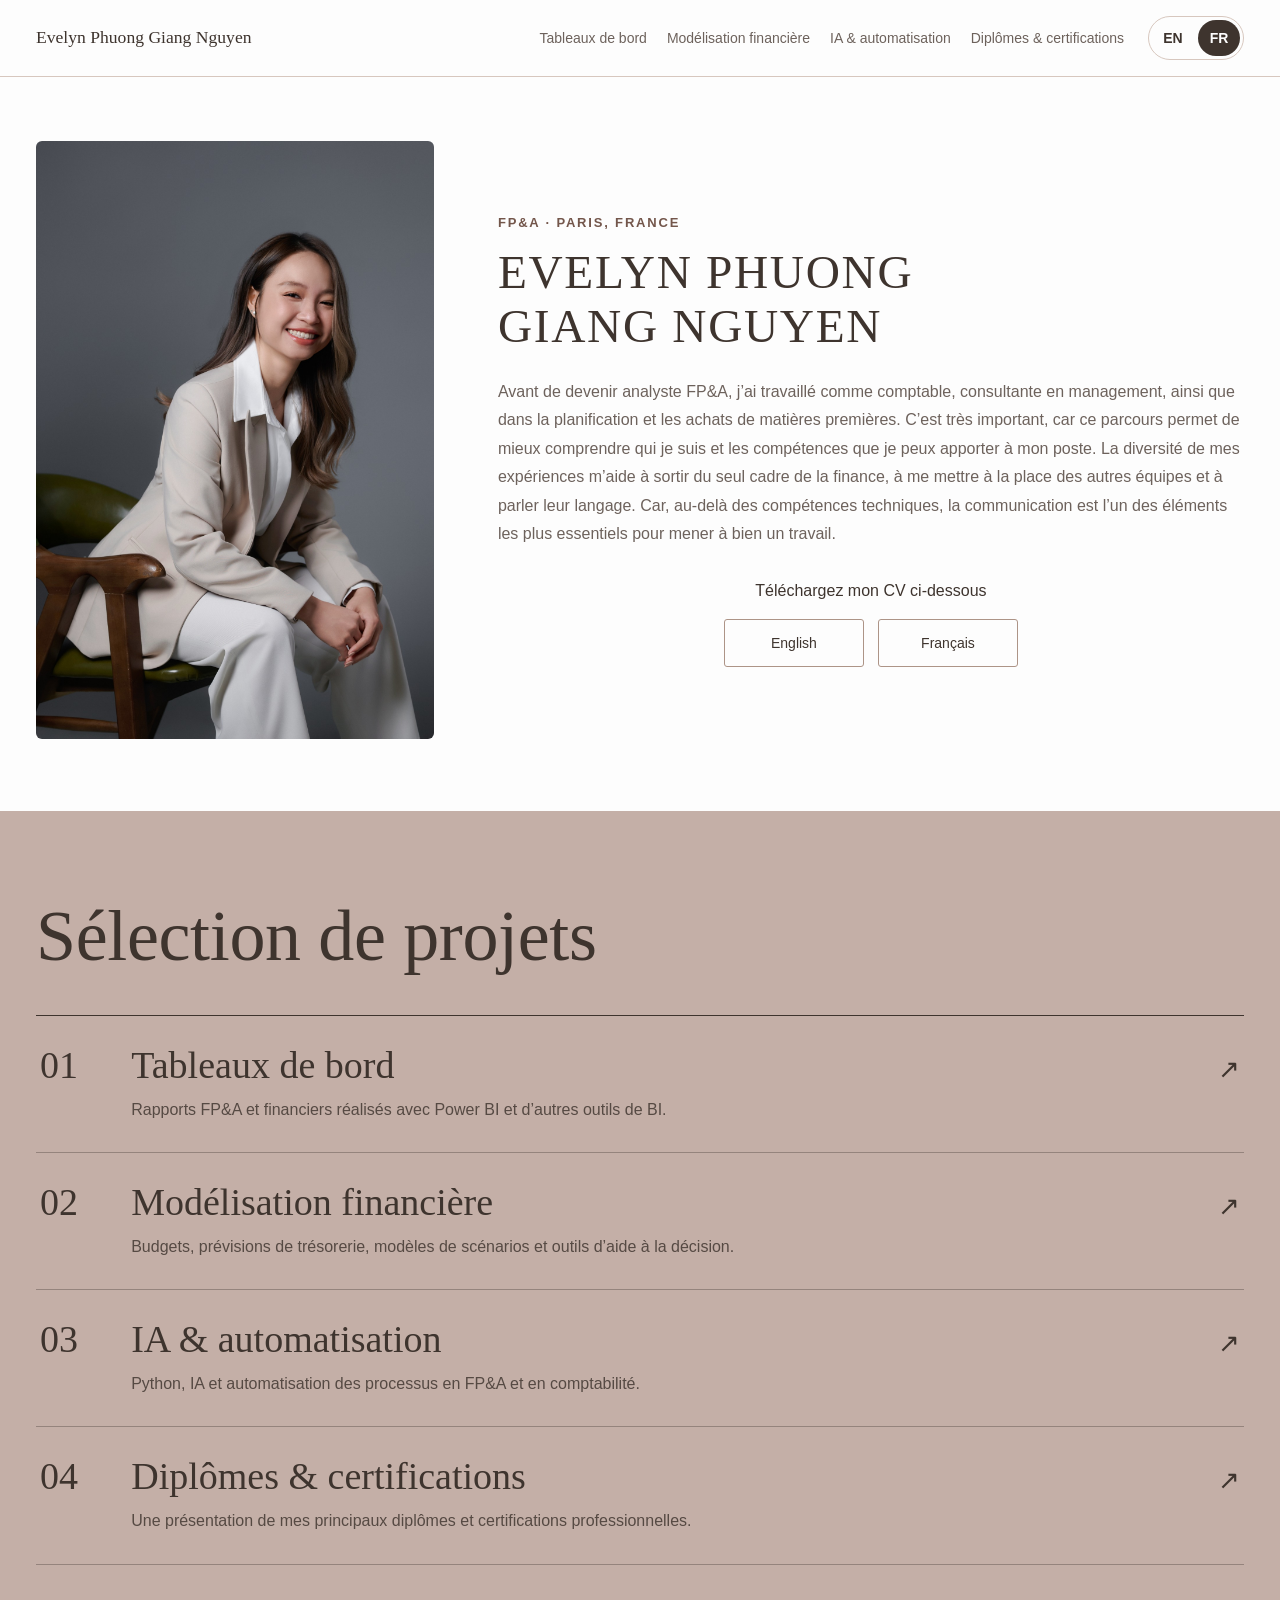
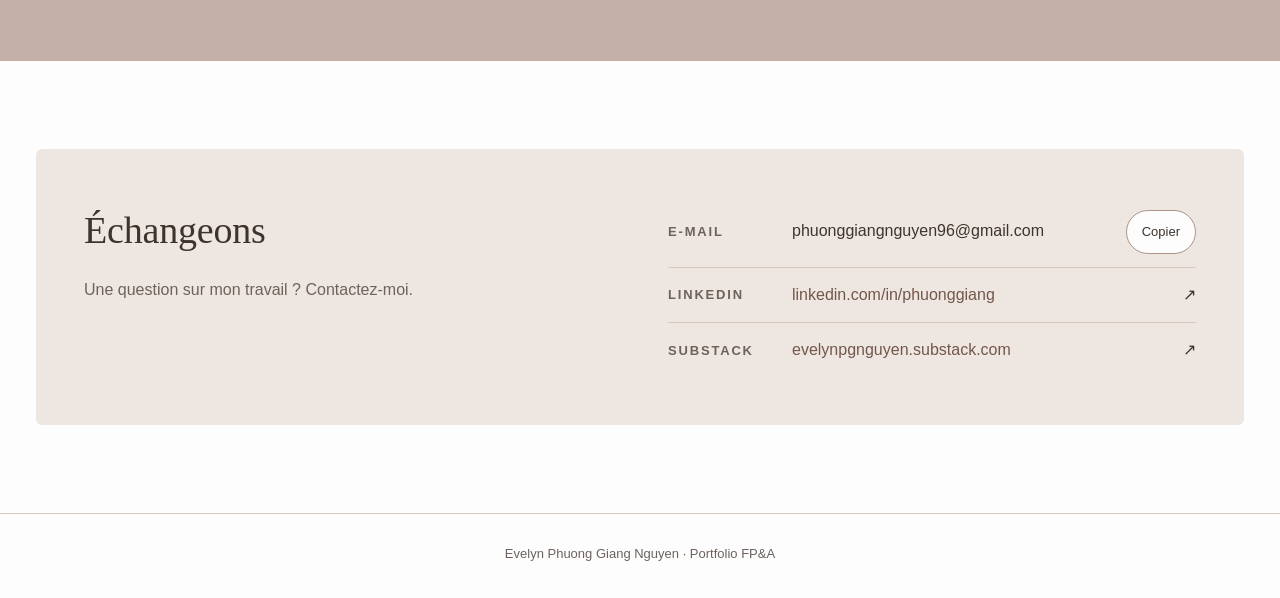
==== commit 875d17fa: "Add Evelyn portrait beside homepage introduction in EN and FR" ====
--- a/fr/index.html
+++ b/fr/index.html
@@ -1,9 +1,9 @@
 <!doctype html><html lang="fr"><head><meta charset="utf-8"><meta name="viewport" content="width=device-width, initial-scale=1">
 <title>Portfolio d’Evelyn Nguyen</title>
-<link rel="stylesheet" href="../assets/style.css">
+<link rel="stylesheet" href="../assets/style.css?v=80a076e0e6ce">
 <link rel="canonical" href="https://evelyn-pg-nguyen.github.io/fr/index.html"><link rel="alternate" hreflang="en" href="https://evelyn-pg-nguyen.github.io/index.html"><link rel="alternate" hreflang="fr" href="https://evelyn-pg-nguyen.github.io/fr/index.html"></head><body><a class="skip" href="#main">Aller au contenu</a>
 <nav class="nav" aria-label="Navigation principale"><div class="wrap"><a class="brand" href="index.html">Evelyn Phuong Giang Nguyen</a><ul><li><a href="dashboards.html">Tableaux de bord</a></li><li><a href="modeling.html">Modélisation financière</a></li><li><a href="ai-automation.html">IA &amp; automatisation</a></li><li><a href="degrees.html">Diplômes &amp; certifications</a></li></ul><div class="language" aria-label="Langue"><a href="../index.html" lang="en" hreflang="en" aria-label="English">EN</a><a href="index.html" lang="fr" hreflang="fr" aria-label="Français" aria-current="true">FR</a></div></div></nav>
-<main id="main"><header class="hero"><div class="wrap"><p class="label">FP&amp;A · Paris, France</p><h1>Evelyn Phuong Giang Nguyen</h1><p class="intro">Avant de devenir analyste FP&amp;A, j’ai travaillé comme comptable, consultante en management, ainsi que dans la planification et les achats de matières premières. C’est très important, car ce parcours permet de mieux comprendre qui je suis et les compétences que je peux apporter à mon poste. La diversité de mes expériences m’aide à sortir du seul cadre de la finance, à me mettre à la place des autres équipes et à parler leur langage. Car, au-delà des compétences techniques, la communication est l’un des éléments les plus essentiels pour mener à bien un travail.</p><div class="cv-download"><p id="cv-label">Téléchargez mon CV ci-dessous</p><div class="cv-links" role="group" aria-labelledby="cv-label"><a href="https://drive.google.com/file/d/1lHbz9J_Rnrc0ts-TfSkLASZrzQ_f5wjZ/view?usp=drive_link" target="_blank" rel="noopener" lang="en" aria-label="CV — English">English</a><a href="https://drive.google.com/file/d/17-TGXkGlSC558fM3aT5N-kYaD8ITXLXd/view?usp=drive_link" target="_blank" rel="noopener" lang="fr" aria-label="CV — Français">Français</a></div></div></div></header>
+<main id="main"><header class="hero"><div class="wrap hero-with-portrait"><div class="hero-portrait"><img src="../assets/evelyn-portrait.jpg" alt="Portrait d’Evelyn Phuong Giang Nguyen" width="1280" height="1924" fetchpriority="high" decoding="async"></div><div class="hero-content"><p class="label">FP&amp;A · Paris, France</p><h1>Evelyn Phuong Giang Nguyen</h1><p class="intro">Avant de devenir analyste FP&amp;A, j’ai travaillé comme comptable, consultante en management, ainsi que dans la planification et les achats de matières premières. C’est très important, car ce parcours permet de mieux comprendre qui je suis et les compétences que je peux apporter à mon poste. La diversité de mes expériences m’aide à sortir du seul cadre de la finance, à me mettre à la place des autres équipes et à parler leur langage. Car, au-delà des compétences techniques, la communication est l’un des éléments les plus essentiels pour mener à bien un travail.</p><div class="cv-download"><p id="cv-label">Téléchargez mon CV ci-dessous</p><div class="cv-links" role="group" aria-labelledby="cv-label"><a href="https://drive.google.com/file/d/1lHbz9J_Rnrc0ts-TfSkLASZrzQ_f5wjZ/view?usp=drive_link" target="_blank" rel="noopener" lang="en" aria-label="CV — English">English</a><a href="https://drive.google.com/file/d/17-TGXkGlSC558fM3aT5N-kYaD8ITXLXd/view?usp=drive_link" target="_blank" rel="noopener" lang="fr" aria-label="CV — Français">Français</a></div></div></div></div></header>
 <section class="work" aria-labelledby="work-title"><div class="wrap"><h2 id="work-title">Sélection de projets</h2><ol class="index"><li><a href="dashboards.html"><span class="num">01</span><span><span class="ttl">Tableaux de bord</span><span class="sub">Rapports FP&amp;A et financiers réalisés avec Power BI et d’autres outils de BI.</span></span><span class="go" aria-hidden="true">↗</span></a></li><li><a href="modeling.html"><span class="num">02</span><span><span class="ttl">Modélisation financière</span><span class="sub">Budgets, prévisions de trésorerie, modèles de scénarios et outils d’aide à la décision.</span></span><span class="go" aria-hidden="true">↗</span></a></li><li><a href="ai-automation.html"><span class="num">03</span><span><span class="ttl">IA &amp; automatisation</span><span class="sub">Python, IA et automatisation des processus en FP&amp;A et en comptabilité.</span></span><span class="go" aria-hidden="true">↗</span></a></li><li><a href="degrees.html"><span class="num">04</span><span><span class="ttl">Diplômes &amp; certifications</span><span class="sub">Une présentation de mes principaux diplômes et certifications professionnelles.</span></span><span class="go" aria-hidden="true">↗</span></a></li></ol></div></section>
 </main><section class="talk" id="contact"><div class="wrap"><div class="contact">
   <div><h2>Échangeons</h2><p>Une question sur mon travail ? Contactez-moi.</p></div>
@@ -21,4 +21,4 @@
 try{navigator.clipboard.writeText(el.textContent).then(()=>cb.textContent="Copié",sel);}catch(_){sel();}
 setTimeout(()=>cb.textContent="Copier",1600);});
 </script>
-</body></html>
+</body></html>
--- a/assets/style.css
+++ b/assets/style.css
@@ -193,3 +193,68 @@
 .preview-help{font-size:var(--fs-meta);color:var(--muted);margin:12px 0 0}
 @media(max-width:900px){.degree-dialog-grid{grid-template-columns:1fr;gap:32px;padding:20px}.degree-dialog-head{padding:20px}}
 @media(max-width:480px){.degree-dialog-head{padding:16px;gap:10px}.degree-dialog-head h2{font-size:27px}.degree-dialog-head .close{padding:8px 14px}.degree-dialog-grid{padding:16px}.document-preview{height:460px}}
+
+/* Credentials use original issuer logos in square, uncropped frames. */
+.credential-list{list-style:none;padding:0;margin:26px 0 0}
+.credential-card{display:grid;grid-template-columns:96px minmax(0,1fr);gap:28px;padding:32px 0;border-top:1px solid var(--line)}
+.credential-card:last-child{border-bottom:1px solid var(--line)}
+.credential-logo{display:block;width:96px;height:96px;aspect-ratio:1;object-fit:contain;background:#fff;border:1px solid var(--line);border-radius:4px;padding:6px;flex:none}
+.credential-summary h3{font-size:clamp(24px,2.5vw,32px);line-height:1.25;margin:0 0 10px}
+.credential-summary .school{margin:0;color:var(--muted)}
+.credential-meta,.credential-related{margin:8px 0 16px;color:var(--muted);font-size:var(--fs-meta)}
+.credential-heading{display:flex;gap:20px;align-items:flex-start;min-width:0}
+.credential-heading .credential-logo{width:80px;height:80px}
+.credential-heading .credential-meta{margin-bottom:0}
+.credential-heading h2{font-size:clamp(24px,3vw,36px)}
+.official-record{padding:22px;background:var(--surface);border:1px solid var(--line);border-radius:4px;margin-top:28px}
+.official-record h3{font-size:23px}.official-record ul{padding-left:20px;margin-bottom:0}.official-record a{overflow-wrap:anywhere;text-underline-offset:3px}
+.degree-story .story-credential-title{margin-bottom:24px;padding-bottom:14px;border-bottom:1px solid var(--line)}
+@media(max-width:600px){.credential-card{grid-template-columns:72px minmax(0,1fr);gap:18px}.credential-card .credential-logo{width:72px;height:72px}.credential-heading{flex-direction:column;gap:14px}.credential-heading .credential-logo{width:64px;height:64px}.official-record{padding:16px}}
+
+.degree-story section p+p{margin-top:14px}
+
+.official-record-subtitle{display:block;margin-top:10px;font:400 var(--fs-ui)/1.6 var(--f-body);color:var(--muted)}
+.case-dialog{width:calc(100% - 32px);max-width:1120px;max-height:90vh;max-height:90dvh;margin:auto;padding:0;border:1px solid var(--line);border-radius:6px;background:var(--bg);color:var(--ink);font:inherit;box-shadow:var(--shadow);overflow:auto}
+.case-dialog::backdrop{background:var(--scrim)}
+.case-dialog-head{position:sticky;top:0;z-index:2;display:flex;justify-content:space-between;align-items:flex-start;gap:20px;padding:22px 30px;background:var(--bg);border-bottom:1px solid var(--line)}
+.case-dialog-head h2{font-size:clamp(24px,3vw,36px);line-height:1.2;margin:0}.case-dialog-head .label{margin-bottom:8px}
+.case-content{max-width:900px;margin:auto;padding:28px 36px 40px}.case-quick-links{display:flex;gap:12px;flex-wrap:wrap;margin:0 0 30px}
+.case-section+.case-section{margin-top:32px;padding-top:24px;border-top:1px solid var(--line)}
+.case-section h3{font-size:28px;line-height:1.3;margin:0 0 14px}.case-section p{margin:0 0 14px;color:var(--muted)}
+.case-section ul{padding-left:24px;margin:10px 0 18px;color:var(--muted)}.case-section li{padding-left:3px;margin:7px 0}.case-section li::marker{color:var(--accent)}
+.case-demo{scroll-margin-top:180px}.case-demo .frame{margin-bottom:18px}.case-card{cursor:default}
+@media(max-width:600px){.case-dialog-head{padding:16px;gap:12px}.case-dialog-head .label{font-size:11px;letter-spacing:.06em}.case-dialog-head .close{padding:8px 14px}.case-content{padding:22px 18px 30px}.case-quick-links{gap:8px}.case-quick-links .btn{padding:9px 14px}.case-section h3{font-size:25px}.case-demo{scroll-margin-top:210px}}
+
+.cohort-cover{display:flex;flex-direction:column;justify-content:center;align-items:flex-start;padding:clamp(20px,4vw,42px);background:var(--surface);color:var(--accent);gap:14px}.cohort-cover strong{font:400 clamp(28px,3vw,42px)/1.2 var(--f-display);color:var(--ink)}.cohort-cover>span:last-child{font-size:var(--fs-meta)}.cohort-cover .label{margin:0}
+
+/* Match certificate dialogs: text left, demo and files right. */
+.case-dialog{max-width:1240px;border:0;outline:none;border-radius:8px;box-shadow:0 24px 70px rgba(62,52,46,.22)}
+.case-dialog .case-dialog-head{display:flex;position:sticky;top:0;align-items:flex-start;justify-content:space-between;gap:24px;padding:24px 28px;z-index:2}
+.case-dialog-head>div{min-width:0;flex:1}.case-dialog-head>.close{flex:0 0 auto;margin:0;align-self:flex-start;min-height:44px}
+.case-dialog .case-layout{display:grid;grid-template-columns:minmax(0,1fr) minmax(0,1fr);gap:36px;padding:28px}
+.case-information,.case-resources{min-width:0}.case-resources{align-self:start}
+.case-resources .case-demo{margin:0;padding:0;border:0;scroll-margin-top:0}
+.case-dialog .case-section h3{font-size:24px}.case-dialog .case-section+.case-section{border:0;padding-top:0;margin-top:28px}
+.case-resources .frame{border:0;background:var(--surface);border-radius:6px}
+.case-resources .case-section:not(.case-demo){padding:22px;background:var(--surface);border-radius:6px}
+.case-resources .btn{max-width:100%;white-space:normal;text-align:center}
+.case-card .frame>img{object-fit:contain;background:var(--surface)}
+@media(max-width:900px){.case-dialog .case-layout{grid-template-columns:1fr;gap:32px;padding:20px}.case-dialog .case-dialog-head{padding:20px}}
+@media(max-width:480px){.case-dialog .case-dialog-head{padding:16px;gap:12px}.case-dialog .case-layout{padding:16px}.case-dialog-head h2{font-size:25px}.case-dialog-head>.close{padding:8px 14px}.case-resources .case-section:not(.case-demo){padding:16px}}
+
+/* Dashboard stories share the certificate and automation layout. */
+.dashboard-dialog .dashboard-frame{aspect-ratio:16/10;min-height:340px}
+.dashboard-dialog .data-note{display:inline-block;padding:7px 10px;border-radius:4px;font-size:var(--fs-meta);background:var(--bg)}
+.degree-documents{min-width:0}
+.degree-dialog-head>.close{flex-shrink:0}
+@media(max-width:600px){.dashboard-dialog .dashboard-frame{min-height:260px}}
+
+/* Homepage portrait beside the introduction, with a stacked mobile layout. */
+.hero .hero-with-portrait{display:grid;grid-template-columns:minmax(260px,.8fr) minmax(0,1.5fr);align-items:center;gap:64px;padding-block:64px 72px;text-align:left}
+.hero-portrait img{display:block;width:100%;height:auto;border-radius:6px}
+.hero-content{min-width:0}
+.hero-content h1{font-size:clamp(32px,3.7vw,48px);letter-spacing:.035em;line-height:1.15;margin-bottom:24px}
+.hero .hero-content .intro{max-width:none;margin:0}
+.hero-content .cv-download{margin-top:28px}
+@media(max-width:900px){.hero .hero-with-portrait{grid-template-columns:minmax(220px,.7fr) minmax(0,1fr);gap:32px}.hero-content h1{font-size:34px}}
+@media(max-width:700px){.hero .hero-with-portrait{grid-template-columns:1fr;gap:32px;padding-block:36px 48px}.hero-portrait{width:min(76%,320px);margin:auto}.hero-content .label,.hero-content h1{text-align:center}.hero-content h1{font-size:clamp(30px,7vw,40px)}}
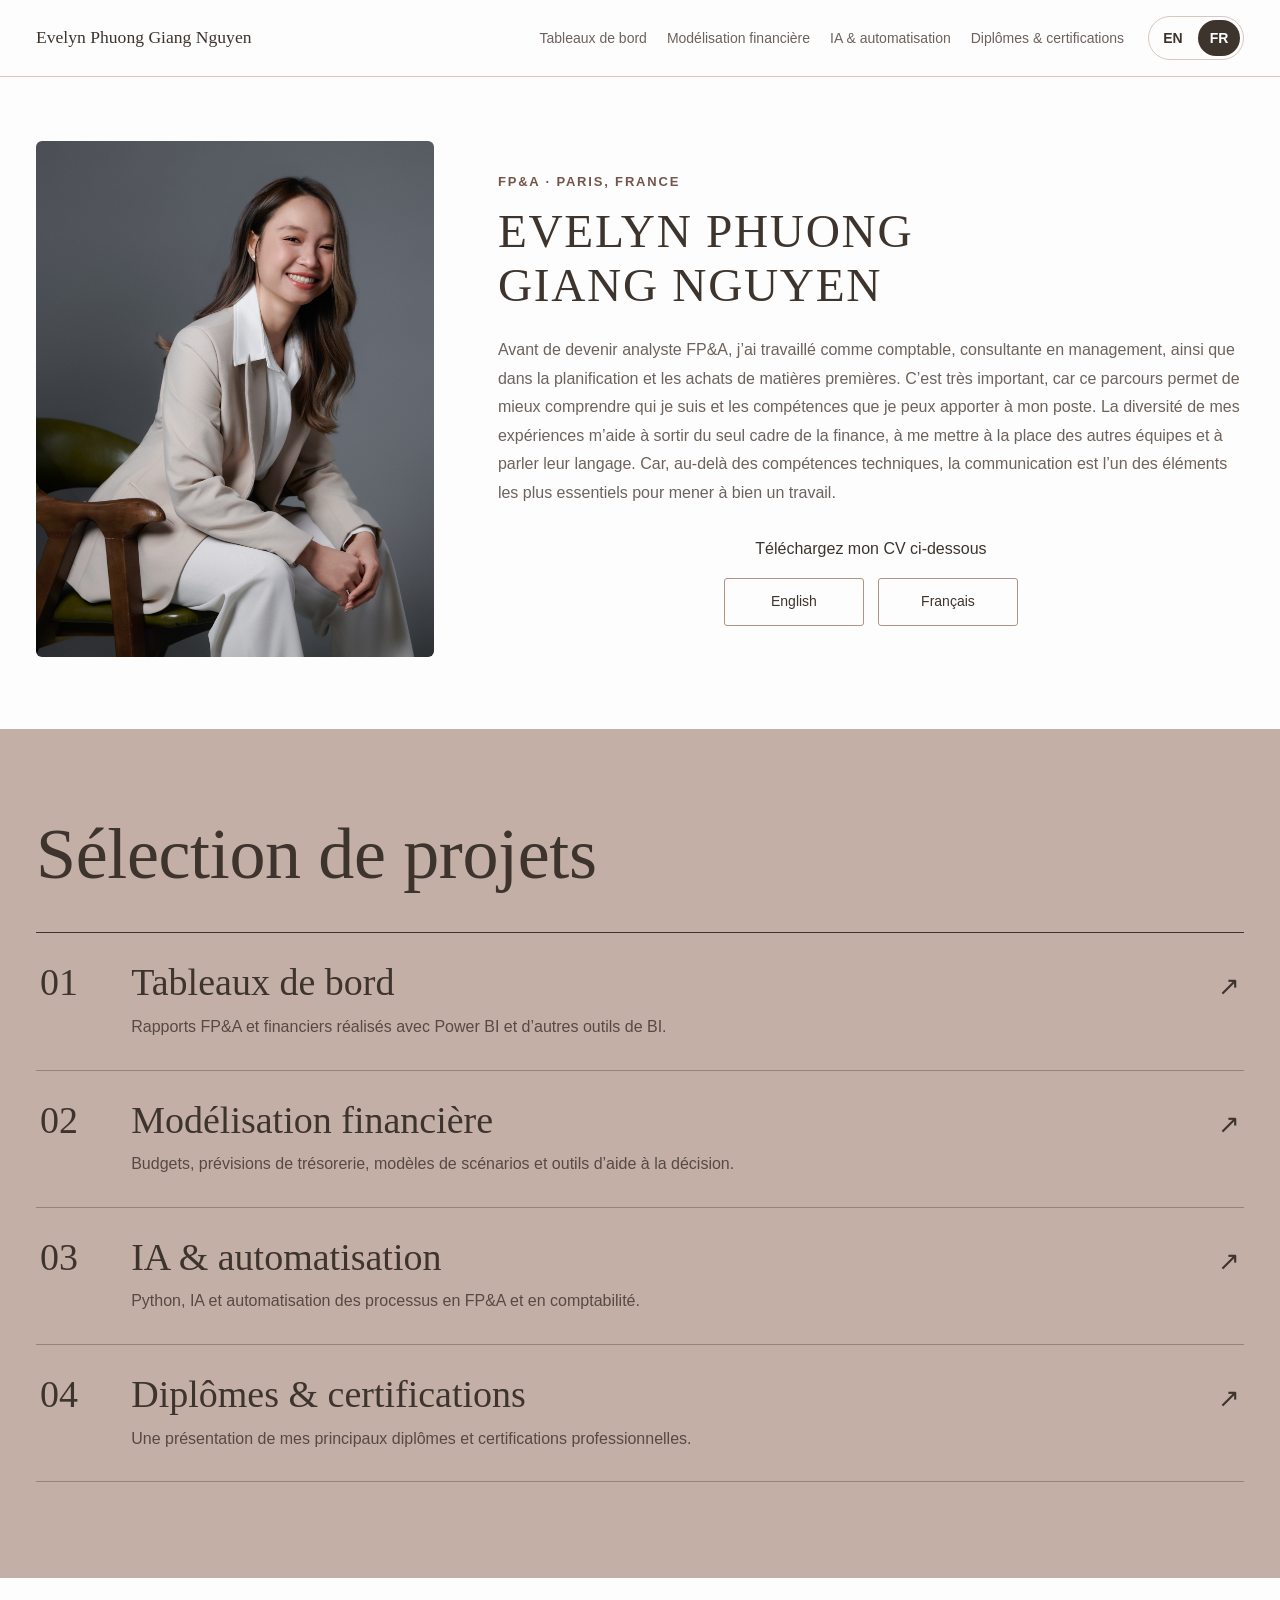
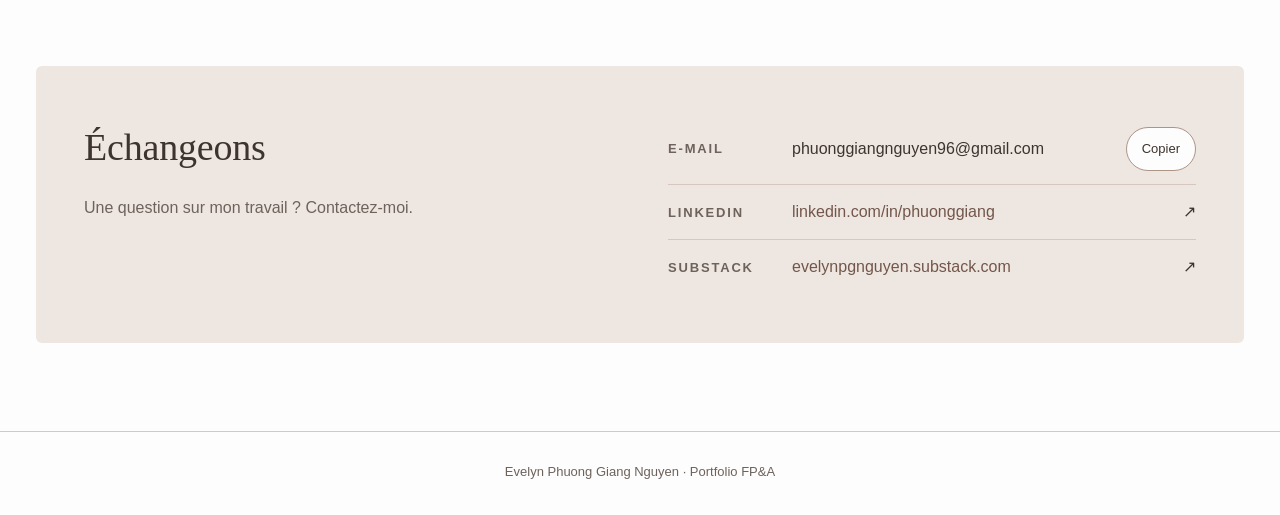
==== commit 37098c82: "Replace homepage portrait with Evelyn's cropped photo" ====
--- a/fr/index.html
+++ b/fr/index.html
@@ -3,7 +3,7 @@
 <link rel="stylesheet" href="../assets/style.css?v=80a076e0e6ce">
 <link rel="canonical" href="https://evelyn-pg-nguyen.github.io/fr/index.html"><link rel="alternate" hreflang="en" href="https://evelyn-pg-nguyen.github.io/index.html"><link rel="alternate" hreflang="fr" href="https://evelyn-pg-nguyen.github.io/fr/index.html"></head><body><a class="skip" href="#main">Aller au contenu</a>
 <nav class="nav" aria-label="Navigation principale"><div class="wrap"><a class="brand" href="index.html">Evelyn Phuong Giang Nguyen</a><ul><li><a href="dashboards.html">Tableaux de bord</a></li><li><a href="modeling.html">Modélisation financière</a></li><li><a href="ai-automation.html">IA &amp; automatisation</a></li><li><a href="degrees.html">Diplômes &amp; certifications</a></li></ul><div class="language" aria-label="Langue"><a href="../index.html" lang="en" hreflang="en" aria-label="English">EN</a><a href="index.html" lang="fr" hreflang="fr" aria-label="Français" aria-current="true">FR</a></div></div></nav>
-<main id="main"><header class="hero"><div class="wrap hero-with-portrait"><div class="hero-portrait"><img src="../assets/evelyn-portrait.jpg" alt="Portrait d’Evelyn Phuong Giang Nguyen" width="1280" height="1924" fetchpriority="high" decoding="async"></div><div class="hero-content"><p class="label">FP&amp;A · Paris, France</p><h1>Evelyn Phuong Giang Nguyen</h1><p class="intro">Avant de devenir analyste FP&amp;A, j’ai travaillé comme comptable, consultante en management, ainsi que dans la planification et les achats de matières premières. C’est très important, car ce parcours permet de mieux comprendre qui je suis et les compétences que je peux apporter à mon poste. La diversité de mes expériences m’aide à sortir du seul cadre de la finance, à me mettre à la place des autres équipes et à parler leur langage. Car, au-delà des compétences techniques, la communication est l’un des éléments les plus essentiels pour mener à bien un travail.</p><div class="cv-download"><p id="cv-label">Téléchargez mon CV ci-dessous</p><div class="cv-links" role="group" aria-labelledby="cv-label"><a href="https://drive.google.com/file/d/1lHbz9J_Rnrc0ts-TfSkLASZrzQ_f5wjZ/view?usp=drive_link" target="_blank" rel="noopener" lang="en" aria-label="CV — English">English</a><a href="https://drive.google.com/file/d/17-TGXkGlSC558fM3aT5N-kYaD8ITXLXd/view?usp=drive_link" target="_blank" rel="noopener" lang="fr" aria-label="CV — Français">Français</a></div></div></div></div></header>
+<main id="main"><header class="hero"><div class="wrap hero-with-portrait"><div class="hero-portrait"><img src="../assets/evelyn-portrait.jpg?v=ab5987323be4" alt="Portrait d’Evelyn Phuong Giang Nguyen" width="1580" height="2048" fetchpriority="high" decoding="async"></div><div class="hero-content"><p class="label">FP&amp;A · Paris, France</p><h1>Evelyn Phuong Giang Nguyen</h1><p class="intro">Avant de devenir analyste FP&amp;A, j’ai travaillé comme comptable, consultante en management, ainsi que dans la planification et les achats de matières premières. C’est très important, car ce parcours permet de mieux comprendre qui je suis et les compétences que je peux apporter à mon poste. La diversité de mes expériences m’aide à sortir du seul cadre de la finance, à me mettre à la place des autres équipes et à parler leur langage. Car, au-delà des compétences techniques, la communication est l’un des éléments les plus essentiels pour mener à bien un travail.</p><div class="cv-download"><p id="cv-label">Téléchargez mon CV ci-dessous</p><div class="cv-links" role="group" aria-labelledby="cv-label"><a href="https://drive.google.com/file/d/1lHbz9J_Rnrc0ts-TfSkLASZrzQ_f5wjZ/view?usp=drive_link" target="_blank" rel="noopener" lang="en" aria-label="CV — English">English</a><a href="https://drive.google.com/file/d/17-TGXkGlSC558fM3aT5N-kYaD8ITXLXd/view?usp=drive_link" target="_blank" rel="noopener" lang="fr" aria-label="CV — Français">Français</a></div></div></div></div></header>
 <section class="work" aria-labelledby="work-title"><div class="wrap"><h2 id="work-title">Sélection de projets</h2><ol class="index"><li><a href="dashboards.html"><span class="num">01</span><span><span class="ttl">Tableaux de bord</span><span class="sub">Rapports FP&amp;A et financiers réalisés avec Power BI et d’autres outils de BI.</span></span><span class="go" aria-hidden="true">↗</span></a></li><li><a href="modeling.html"><span class="num">02</span><span><span class="ttl">Modélisation financière</span><span class="sub">Budgets, prévisions de trésorerie, modèles de scénarios et outils d’aide à la décision.</span></span><span class="go" aria-hidden="true">↗</span></a></li><li><a href="ai-automation.html"><span class="num">03</span><span><span class="ttl">IA &amp; automatisation</span><span class="sub">Python, IA et automatisation des processus en FP&amp;A et en comptabilité.</span></span><span class="go" aria-hidden="true">↗</span></a></li><li><a href="degrees.html"><span class="num">04</span><span><span class="ttl">Diplômes &amp; certifications</span><span class="sub">Une présentation de mes principaux diplômes et certifications professionnelles.</span></span><span class="go" aria-hidden="true">↗</span></a></li></ol></div></section>
 </main><section class="talk" id="contact"><div class="wrap"><div class="contact">
   <div><h2>Échangeons</h2><p>Une question sur mon travail ? Contactez-moi.</p></div>
